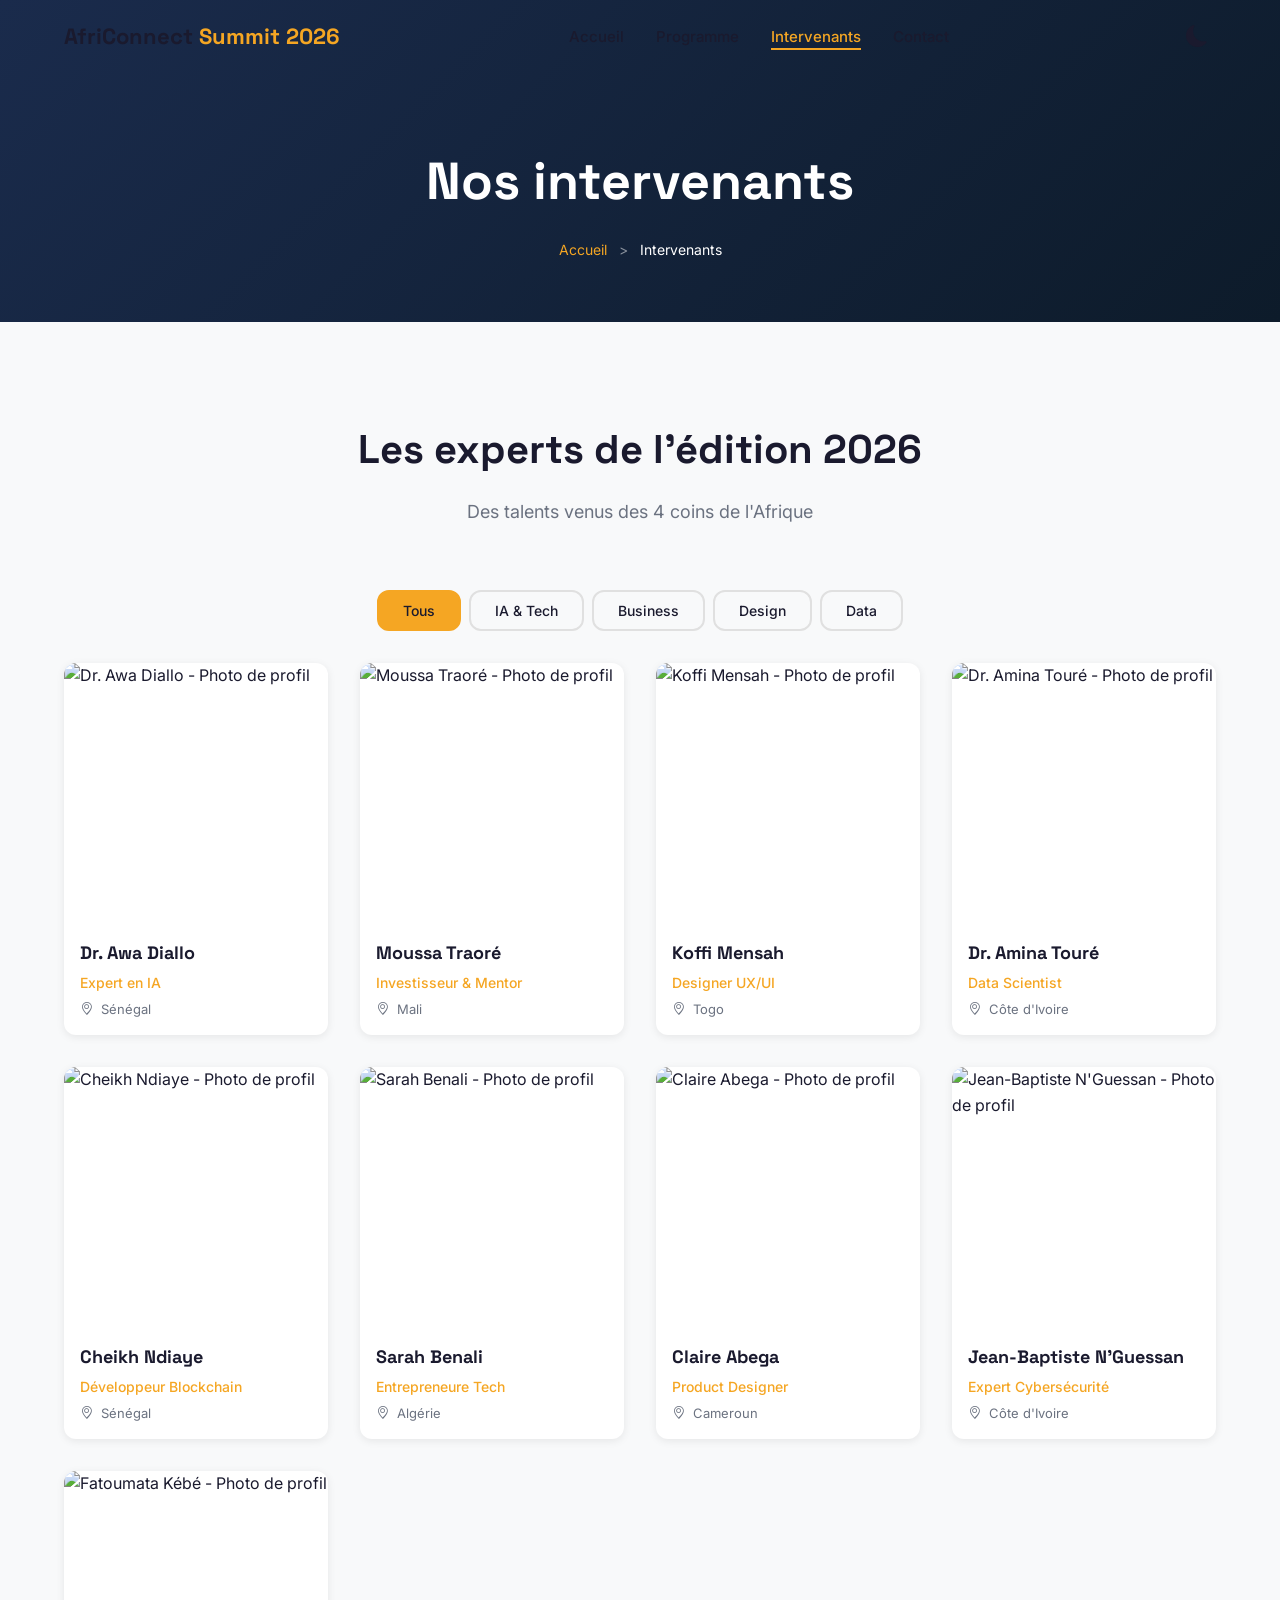
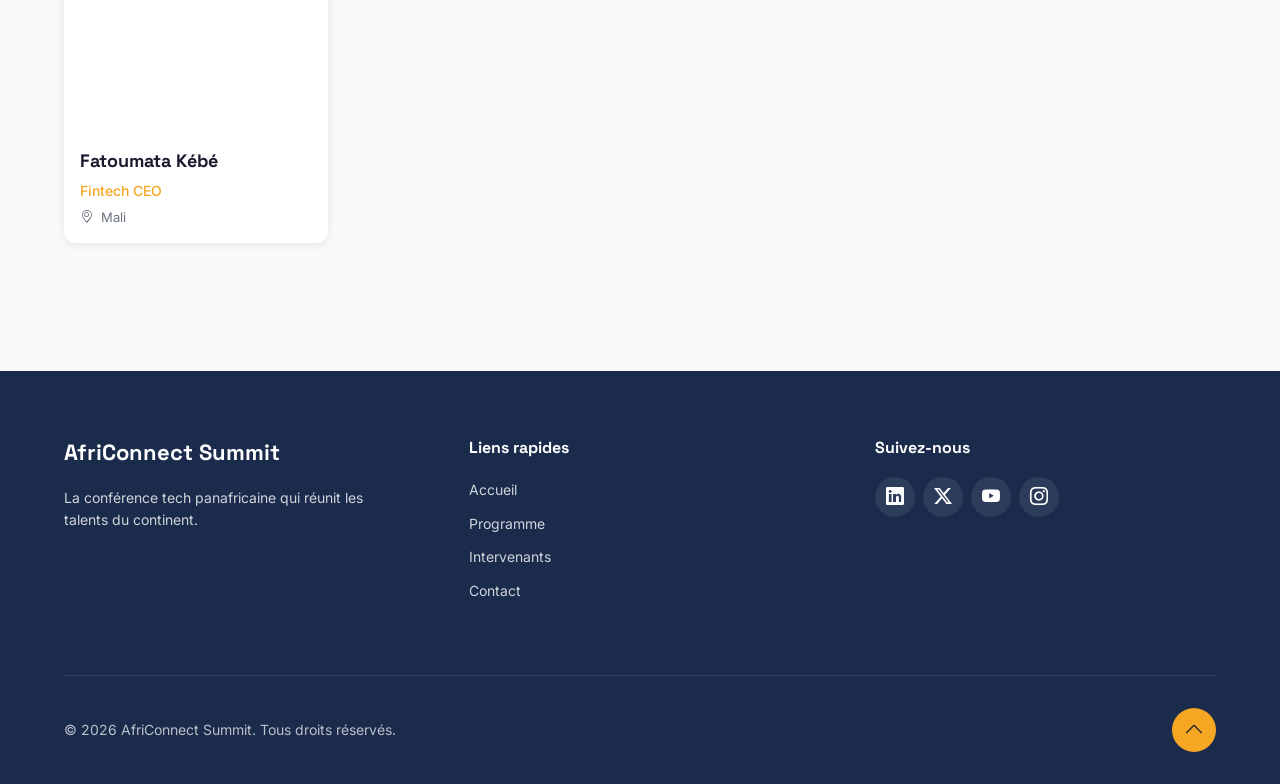
==== intervenants.html @ 834bcb98 "Initialisation du projet" ====
<!DOCTYPE html>
<html lang="fr">
<head>
    <meta charset="UTF-8">
    <meta name="viewport" content="width=device-width, initial-scale=1.0">
    <title>Intervenants - AfriConnect Summit 2026</title>

    <!-- Google Fonts -->
    <link rel="preconnect" href="https://fonts.googleapis.com">
    <link rel="preconnect" href="https://fonts.gstatic.com" crossorigin>
    <link href="https://fonts.googleapis.com/css2?family=Inter:wght@300;400;500;600;700&family=Space+Grotesk:wght@500;600;700&display=swap" rel="stylesheet">

    <!-- Bootstrap Icons -->
    <link rel="stylesheet" href="https://cdn.jsdelivr.net/npm/bootstrap-icons@1.11.3/font/bootstrap-icons.min.css">

    <!-- CSS -->
    <link rel="stylesheet" href="css/style.css">
</head>
<body>

    <!-- ============================================
         NAVBAR
         ============================================ -->
    <header id="navbar">
        <nav>
            <div class="nav-logo">
                <a href="index.html">AfriConnect <span>Summit 2026</span></a>
            </div>

            <ul class="nav-links">
                <li><a href="index.html">Accueil</a></li>
                <li><a href="programme.html">Programme</a></li>
                <li><a href="intervenants.html" class="active">Intervenants</a></li>
                <li><a href="contact.html">Contact</a></li>
            </ul>

            <div class="nav-actions">
                <button id="themeToggle" aria-label="Basculer le thème">
                    <i class="bi bi-moon-fill"></i>
                </button>
                <button id="hamburger" aria-label="Menu" class="hamburger">
                    <i class="bi bi-list"></i>
                </button>
            </div>
        </nav>
    </header>

    <!-- ============================================
         MAIN CONTENT
         ============================================ -->
    <main>

        <!-- HERO INTERNE -->
        <section class="page-hero">
            <div class="container">
                <h1>Nos intervenants</h1>
                <nav class="breadcrumb" aria-label="Fil d'Ariane">
                    <a href="index.html">Accueil</a>
                    <span class="separator">></span>
                    <span>Intervenants</span>
                </nav>
            </div>
        </section>

        <!-- SECTION FILTRAGE & INTERVENANTS -->
        <section id="speakers">
            <div class="container">
                <h2>Les experts de l'édition 2026</h2>
                <p class="section-subtitle">Des talents venus des 4 coins de l'Afrique</p>

                <!-- Filtres -->
                <div class="filters" role="group" aria-label="Filtrage des intervenants">
                    <button class="filter-btn active" data-filter="all">Tous</button>
                    <button class="filter-btn" data-filter="ia-tech">IA & Tech</button>
                    <button class="filter-btn" data-filter="business">Business</button>
                    <button class="filter-btn" data-filter="design">Design</button>
                    <button class="filter-btn" data-filter="data">Data</button>
                </div>

                <!-- Grille des intervenants -->
                <div class="speakers-grid" id="speakersGrid">
                    <!-- Carte 1 -->
                    <div class="speaker-card" data-category="ia-tech">
                        <img src="images/speaker-1.jpg" alt="Dr. Awa Diallo - Photo de profil" loading="lazy">
                        <div class="speaker-info">
                            <h3>Dr. Awa Diallo</h3>
                            <span class="speaker-role">Expert en IA</span>
                            <span class="speaker-country"><i class="bi bi-geo-alt"></i> Sénégal</span>
                        </div>
                    </div>

                    <!-- Carte 2 -->
                    <div class="speaker-card" data-category="business">
                        <img src="images/speaker-2.jpg" alt="Moussa Traoré - Photo de profil" loading="lazy">
                        <div class="speaker-info">
                            <h3>Moussa Traoré</h3>
                            <span class="speaker-role">Investisseur & Mentor</span>
                            <span class="speaker-country"><i class="bi bi-geo-alt"></i> Mali</span>
                        </div>
                    </div>

                    <!-- Carte 3 -->
                    <div class="speaker-card" data-category="design">
                        <img src="images/speaker-3.jpg" alt="Koffi Mensah - Photo de profil" loading="lazy">
                        <div class="speaker-info">
                            <h3>Koffi Mensah</h3>
                            <span class="speaker-role">Designer UX/UI</span>
                            <span class="speaker-country"><i class="bi bi-geo-alt"></i> Togo</span>
                        </div>
                    </div>

                    <!-- Carte 4 -->
                    <div class="speaker-card" data-category="data">
                        <img src="images/speaker-4.jpg" alt="Dr. Amina Touré - Photo de profil" loading="lazy">
                        <div class="speaker-info">
                            <h3>Dr. Amina Touré</h3>
                            <span class="speaker-role">Data Scientist</span>
                            <span class="speaker-country"><i class="bi bi-geo-alt"></i> Côte d'Ivoire</span>
                        </div>
                    </div>

                    <!-- Carte 5 -->
                    <div class="speaker-card" data-category="ia-tech">
                        <img src="images/speaker-5.jpg" alt="Cheikh Ndiaye - Photo de profil" loading="lazy">
                        <div class="speaker-info">
                            <h3>Cheikh Ndiaye</h3>
                            <span class="speaker-role">Développeur Blockchain</span>
                            <span class="speaker-country"><i class="bi bi-geo-alt"></i> Sénégal</span>
                        </div>
                    </div>

                    <!-- Carte 6 -->
                    <div class="speaker-card" data-category="business">
                        <img src="images/speaker-6.jpg" alt="Sarah Benali - Photo de profil" loading="lazy">
                        <div class="speaker-info">
                            <h3>Sarah Benali</h3>
                            <span class="speaker-role">Entrepreneure Tech</span>
                            <span class="speaker-country"><i class="bi bi-geo-alt"></i> Algérie</span>
                        </div>
                    </div>

                    <!-- Carte 7 -->
                    <div class="speaker-card" data-category="design">
                        <img src="images/speaker-7.jpg" alt="Claire Abega - Photo de profil" loading="lazy">
                        <div class="speaker-info">
                            <h3>Claire Abega</h3>
                            <span class="speaker-role">Product Designer</span>
                            <span class="speaker-country"><i class="bi bi-geo-alt"></i> Cameroun</span>
                        </div>
                    </div>

                    <!-- Carte 8 -->
                    <div class="speaker-card" data-category="data">
                        <img src="images/speaker-8.jpg" alt="Jean-Baptiste N'Guessan - Photo de profil" loading="lazy">
                        <div class="speaker-info">
                            <h3>Jean-Baptiste N'Guessan</h3>
                            <span class="speaker-role">Expert Cybersécurité</span>
                            <span class="speaker-country"><i class="bi bi-geo-alt"></i> Côte d'Ivoire</span>
                        </div>
                    </div>

                    <!-- Carte 9 -->
                    <div class="speaker-card" data-category="business">
                        <img src="images/speaker-9.jpg" alt="Fatoumata Kébé - Photo de profil" loading="lazy">
                        <div class="speaker-info">
                            <h3>Fatoumata Kébé</h3>
                            <span class="speaker-role">Fintech CEO</span>
                            <span class="speaker-country"><i class="bi bi-geo-alt"></i> Mali</span>
                        </div>
                    </div>
                </div>
            </div>
        </section>

    </main>

    <!-- ============================================
         FOOTER
         ============================================ -->
    <footer>
        <div class="container">
            <div class="footer-grid">
                <div class="footer-col">
                    <h3>AfriConnect Summit</h3>
                    <p>La conférence tech panafricaine qui réunit les talents du continent.</p>
                </div>
                <div class="footer-col">
                    <h4>Liens rapides</h4>
                    <ul>
                        <li><a href="index.html">Accueil</a></li>
                        <li><a href="programme.html">Programme</a></li>
                        <li><a href="intervenants.html">Intervenants</a></li>
                        <li><a href="contact.html">Contact</a></li>
                    </ul>
                </div>
                <div class="footer-col">
                    <h4>Suivez-nous</h4>
                    <div class="social-links">
                        <a href="#" aria-label="LinkedIn"><i class="bi bi-linkedin"></i></a>
                        <a href="#" aria-label="Twitter"><i class="bi bi-twitter-x"></i></a>
                        <a href="#" aria-label="YouTube"><i class="bi bi-youtube"></i></a>
                        <a href="#" aria-label="Instagram"><i class="bi bi-instagram"></i></a>
                    </div>
                </div>
            </div>
            <div class="footer-bottom">
                <p>&copy; <span id="currentYear">2026</span> AfriConnect Summit. Tous droits réservés.</p>
                <button id="backToTop" aria-label="Retour en haut">
                    <i class="bi bi-chevron-up"></i>
                </button>
            </div>
        </div>
    </footer>

    <!-- JavaScript -->
    <script src="js/main.js"></script>
</body>
</html>
---- css/style.css ----
/* ============================================
   VARIABLES CSS
   ============================================ */
:root {
    /* Couleurs principales */
    --color-primary: #1A2B4C;
    --color-primary-light: #2A4B7C;
    --color-secondary: #F5A623;
    --color-secondary-light: #F7C35C;
    --color-accent: #E74C3C;
    --color-accent-light: #F1948A;
    
    /* Couleurs neutres */
    --color-bg: #FFFFFF;
    --color-text: #1A1A2E;
    --color-surface: #F8F9FA;
    --color-surface-hover: #EEF0F2;
    --color-border: #E0E0E0;
    --color-muted: #6B7280;
    
    /* Typographie */
    --font-heading: 'Space Grotesk', sans-serif;
    --font-body: 'Inter', sans-serif;
    
    /* Espacements */
    --spacing-xs: 4px;
    --spacing-sm: 8px;
    --spacing-md: 16px;
    --spacing-lg: 32px;
    --spacing-xl: 64px;
    --spacing-xxl: 96px;
    
    /* Rayons */
    --radius-sm: 8px;
    --radius-md: 12px;
    --radius-lg: 20px;
    --radius-xl: 28px;
    
    /* Ombres */
    --shadow-sm: 0 2px 8px rgba(0,0,0,0.08);
    --shadow-md: 0 4px 20px rgba(0,0,0,0.12);
    --shadow-lg: 0 8px 40px rgba(0,0,0,0.16);
    --shadow-xl: 0 12px 60px rgba(0,0,0,0.20);
    
    /* Transitions */
    --transition: 0.3s ease;
    --transition-slow: 0.5s ease;
    
    /* Container */
    --container-max: 1200px;
    --container-padding: 24px;
}

/* ============================================
   DARK MODE
   ============================================ */
[data-theme="dark"] {
    --color-primary: #58A6FF;
    --color-primary-light: #79C0FF;
    --color-secondary: #F5A623;
    --color-secondary-light: #F7C35C;
    --color-accent: #FF6B6B;
    --color-accent-light: #FF9999;
    --color-bg: #0D1117;
    --color-text: #E6EDF3;
    --color-surface: #161B22;
    --color-surface-hover: #21262D;
    --color-border: #30363D;
    --color-muted: #8B949E;
    --shadow-sm: 0 2px 8px rgba(0,0,0,0.4);
    --shadow-md: 0 4px 20px rgba(0,0,0,0.5);
    --shadow-lg: 0 8px 40px rgba(0,0,0,0.6);
    --shadow-xl: 0 12px 60px rgba(0,0,0,0.7);
}

/* ============================================
   RESET & STYLES DE BASE
   ============================================ */
* {
    margin: 0;
    padding: 0;
    box-sizing: border-box;
}

html {
    scroll-behavior: smooth;
}

body {
    font-family: var(--font-body);
    background-color: var(--color-bg);
    color: var(--color-text);
    line-height: 1.6;
    transition: background-color var(--transition), color var(--transition);
    overflow-x: hidden;
}

a {
    text-decoration: none;
    color: inherit;
}

img {
    max-width: 100%;
    display: block;
}

ul {
    list-style: none;
}

/* ============================================
   CONTAINER
   ============================================ */
.container {
    max-width: var(--container-max);
    margin: 0 auto;
    padding: 0 var(--container-padding);
}

/* ============================================
   BOUTONS
   ============================================ */
.btn {
    display: inline-block;
    padding: 14px 32px;
    border-radius: var(--radius-md);
    font-family: var(--font-body);
    font-weight: 600;
    font-size: 16px;
    border: none;
    cursor: pointer;
    transition: all var(--transition);
    text-align: center;
    letter-spacing: 0.3px;
}

.btn-primary {
    background: var(--color-secondary);
    color: #1A1A2E;
}

.btn-primary:hover {
    background: var(--color-secondary-light);
    transform: translateY(-2px);
    box-shadow: var(--shadow-md);
}

.btn-secondary {
    background: transparent;
    color: var(--color-text);
    border: 2px solid var(--color-border);
}

.btn-secondary:hover {
    background: var(--color-surface);
    border-color: var(--color-secondary);
    transform: translateY(-2px);
}

.btn-outline {
    background: transparent;
    color: var(--color-secondary);
    border: 2px solid var(--color-secondary);
}

.btn-outline:hover {
    background: var(--color-secondary);
    color: #1A1A2E;
    transform: translateY(-2px);
}

.text-center {
    text-align: center;
}

/* ============================================
   SECTION TITLES
   ============================================ */
section h2 {
    font-family: var(--font-heading);
    font-size: clamp(28px, 4vw, 40px);
    font-weight: 700;
    text-align: center;
    margin-bottom: var(--spacing-md);
}

.section-subtitle {
    text-align: center;
    color: var(--color-muted);
    font-size: 18px;
    max-width: 600px;
    margin: 0 auto var(--spacing-xl);
}

/* ============================================
   ============================================
   NAVBAR
   ============================================ */
   #navbar {
    position: fixed;
    top: 0;
    left: 0;
    right: 0;
    z-index: 1000;
    padding: 16px 0;
    transition: all var(--transition);
    background: transparent;
}

#navbar.scrolled {
    background: var(--color-bg);
    box-shadow: var(--shadow-sm);
    padding: 12px 0;
    backdrop-filter: blur(10px);
    -webkit-backdrop-filter: blur(10px);
}

[data-theme="dark"] #navbar.scrolled {
    background: rgba(13, 17, 23, 0.92);
}

#navbar nav {
    max-width: var(--container-max);
    margin: 0 auto;
    padding: 0 var(--container-padding);
    display: flex;
    align-items: center;
    justify-content: space-between;
}

.nav-logo a {
    font-family: var(--font-heading);
    font-size: 22px;
    font-weight: 700;
    color: var(--color-text);
}

.nav-logo span {
    color: var(--color-secondary);
}

.nav-links {
    display: flex;
    align-items: center;
    gap: 32px;
}

.nav-links a {
    font-size: 15px;
    font-weight: 500;
    color: var(--color-text);
    transition: color var(--transition);
    position: relative;
}

.nav-links a::after {
    content: '';
    position: absolute;
    bottom: -4px;
    left: 0;
    width: 0;
    height: 2px;
    background: var(--color-secondary);
    transition: width var(--transition);
}

.nav-links a:hover::after,
.nav-links a.active::after {
    width: 100%;
}

.nav-links a.active {
    color: var(--color-secondary);
}

.nav-actions {
    display: flex;
    align-items: center;
    gap: 12px;
}

#themeToggle,
.hamburger {
    background: none;
    border: none;
    font-size: 22px;
    color: var(--color-text);
    cursor: pointer;
    padding: 8px;
    border-radius: 50%;
    transition: background var(--transition);
    display: flex;
    align-items: center;
    justify-content: center;
}

#themeToggle:hover,
.hamburger:hover {
    background: var(--color-surface-hover);
}

.hamburger {
    display: none;
    font-size: 28px;
}

/* ============================================
   HERO SECTION
   ============================================ */
#hero {
    min-height: 100vh;
    display: flex;
    align-items: center;
    justify-content: center;
    text-align: center;
    background: linear-gradient(135deg, var(--color-primary) 0%, #0D1B2A 100%);
    color: #fff;
    padding: 100px 20px 60px;
    position: relative;
    overflow: hidden;
}

#hero::before {
    content: '';
    position: absolute;
    top: -50%;
    right: -30%;
    width: 600px;
    height: 600px;
    background: radial-gradient(circle, rgba(245, 166, 35, 0.15) 0%, transparent 70%);
    border-radius: 50%;
    animation: heroGlow 8s ease-in-out infinite alternate;
}

@keyframes heroGlow {
    0% { transform: translate(0, 0) scale(1); }
    100% { transform: translate(-100px, 50px) scale(1.2); }
}

.hero-content {
    position: relative;
    z-index: 1;
    max-width: 800px;
    animation: heroFadeIn 1.2s ease forwards;
}

@keyframes heroFadeIn {
    from {
        opacity: 0;
        transform: translateY(40px);
    }
    to {
        opacity: 1;
        transform: translateY(0);
    }
}

#hero h1 {
    font-family: var(--font-heading);
    font-size: clamp(40px, 7vw, 72px);
    font-weight: 700;
    line-height: 1.1;
    margin-bottom: var(--spacing-md);
}

#hero h1 br {
    display: block;
}

#hero p {
    font-size: clamp(18px, 2vw, 24px);
    opacity: 0.9;
    margin-bottom: var(--spacing-lg);
}

.hero-buttons {
    display: flex;
    gap: var(--spacing-md);
    justify-content: center;
    flex-wrap: wrap;
    margin-bottom: var(--spacing-xl);
}

.hero-buttons .btn-primary {
    background: var(--color-secondary);
    color: #1A1A2E;
}

.hero-buttons .btn-primary:hover {
    background: var(--color-secondary-light);
    transform: translateY(-3px);
    box-shadow: 0 8px 30px rgba(245, 166, 35, 0.3);
}

.hero-buttons .btn-secondary {
    border-color: rgba(255,255,255,0.3);
    color: #fff;
}

.hero-buttons .btn-secondary:hover {
    background: rgba(255,255,255,0.1);
    border-color: #fff;
}

/* ============================================
   COUNTDOWN
   ============================================ */
#countdown {
    display: flex;
    gap: 24px;
    justify-content: center;
    margin-top: var(--spacing-lg);
    flex-wrap: wrap;
}

.countdown-item {
    display: flex;
    flex-direction: column;
    align-items: center;
    background: rgba(255,255,255,0.08);
    backdrop-filter: blur(10px);
    -webkit-backdrop-filter: blur(10px);
    border: 1px solid rgba(255,255,255,0.1);
    border-radius: var(--radius-md);
    padding: 16px 28px;
    min-width: 80px;
    transition: all var(--transition);
}

.countdown-item:hover {
    transform: translateY(-4px);
    background: rgba(255,255,255,0.15);
}

.countdown-item span {
    font-family: var(--font-heading);
    font-size: clamp(32px, 4vw, 48px);
    font-weight: 700;
    color: var(--color-secondary);
    line-height: 1.2;
}

.countdown-item small {
    font-size: 13px;
    text-transform: uppercase;
    letter-spacing: 1px;
    opacity: 0.7;
    margin-top: 4px;
}

/* ============================================
   STATS SECTION
   ============================================ */
#stats {
    padding: var(--spacing-xxl) 0;
    background: var(--color-surface);
    transition: background var(--transition);
}

.stats-grid {
    display: grid;
    grid-template-columns: repeat(4, 1fr);
    gap: var(--spacing-lg);
    margin-top: var(--spacing-lg);
}

.stat-item {
    text-align: center;
    padding: var(--spacing-lg);
}

.stat-number {
    font-family: var(--font-heading);
    font-size: clamp(36px, 4vw, 52px);
    font-weight: 700;
    color: var(--color-secondary);
    display: block;
}

.stat-label {
    font-size: 16px;
    color: var(--color-muted);
    font-weight: 500;
    margin-top: var(--spacing-xs);
}

/* ============================================
   WHY ATTEND SECTION
   ============================================ */
#why-attend {
    padding: var(--spacing-xxl) 0;
}

.why-grid {
    display: flex;
    gap: var(--spacing-lg);
    justify-content: center;
    flex-wrap: wrap;
    margin-top: var(--spacing-lg);
}

.why-item {
    flex: 1;
    min-width: 250px;
    max-width: 350px;
    text-align: center;
    padding: var(--spacing-lg);
    border-radius: var(--radius-md);
    background: var(--color-surface);
    transition: all var(--transition);
    opacity: 0;
    transform: translateY(30px);
}

.why-item.visible {
    opacity: 1;
    transform: translateY(0);
}

.why-item:hover {
    transform: translateY(-8px);
    box-shadow: var(--shadow-md);
}

.why-item i {
    font-size: 48px;
    color: var(--color-secondary);
    margin-bottom: var(--spacing-md);
}

.why-item h3 {
    font-family: var(--font-heading);
    font-size: 20px;
    margin-bottom: var(--spacing-sm);
}

.why-item p {
    color: var(--color-muted);
    font-size: 15px;
}

/* ============================================
   SPEAKERS SECTION
   ============================================ */
#featured-speakers,
#speakers {
    padding: var(--spacing-xxl) 0;
    background: var(--color-surface);
    transition: background var(--transition);
}

.speakers-grid {
    display: grid;
    grid-template-columns: repeat(4, 1fr);
    gap: var(--spacing-lg);
    margin: var(--spacing-lg) 0;
}

.speaker-card {
    background: var(--color-bg);
    border-radius: var(--radius-md);
    overflow: hidden;
    transition: all var(--transition);
    box-shadow: var(--shadow-sm);
    cursor: pointer;
}

.speaker-card:hover {
    transform: translateY(-8px);
    box-shadow: var(--shadow-lg);
}

.speaker-card img {
    width: 100%;
    height: 260px;
    object-fit: cover;
}

.speaker-info {
    padding: var(--spacing-md);
}

.speaker-info h3 {
    font-family: var(--font-heading);
    font-size: 18px;
    margin-bottom: 4px;
}

.speaker-role {
    display: block;
    font-size: 14px;
    color: var(--color-secondary);
    font-weight: 500;
}

.speaker-country {
    display: block;
    font-size: 13px;
    color: var(--color-muted);
    margin-top: 4px;
}

.speaker-country i {
    margin-right: 4px;
}

/* ============================================
   SPONSORS SECTION
   ============================================ */
#sponsors {
    padding: var(--spacing-xxl) 0;
}

.sponsors-list {
    display: flex;
    align-items: center;
    justify-content: center;
    gap: var(--spacing-xl);
    flex-wrap: wrap;
    margin-top: var(--spacing-lg);
}

.sponsor {
    padding: var(--spacing-md) var(--spacing-lg);
    border-radius: var(--radius-md);
    font-weight: 600;
    transition: all var(--transition);
    opacity: 0.7;
}

.sponsor:hover {
    opacity: 1;
    transform: scale(1.05);
}

.sponsor.gold {
    font-size: 28px;
    color: #D4AF37;
    border: 2px solid #D4AF37;
    padding: 20px 40px;
}

.sponsor.silver {
    font-size: 22px;
    color: #A8A9AD;
    border: 2px solid #A8A9AD;
    padding: 16px 32px;
}

.sponsor.bronze {
    font-size: 18px;
    color: #CD7F32;
    border: 2px solid #CD7F32;
    padding: 12px 24px;
}

/* ============================================
   PAGE HERO (internal pages)
   ============================================ */
.page-hero {
    padding: 140px 0 60px;
    background: linear-gradient(135deg, var(--color-primary) 0%, #0D1B2A 100%);
    color: #fff;
    text-align: center;
}

.page-hero h1 {
    font-family: var(--font-heading);
    font-size: clamp(32px, 5vw, 52px);
    font-weight: 700;
}

.breadcrumb {
    margin-top: var(--spacing-md);
    font-size: 14px;
}

.breadcrumb a {
    color: var(--color-secondary);
    transition: color var(--transition);
}

.breadcrumb a:hover {
    color: var(--color-secondary-light);
}

.breadcrumb .separator {
    margin: 0 8px;
    opacity: 0.5;
}

/* ============================================
   PROGRAM / TABS SECTION
   ============================================ */
#program {
    padding: var(--spacing-xxl) 0;
}

.tabs {
    display: flex;
    gap: var(--spacing-sm);
    justify-content: center;
    margin-bottom: var(--spacing-lg);
    flex-wrap: wrap;
}

.tab-btn {
    padding: 12px 28px;
    border: 2px solid var(--color-border);
    background: transparent;
    border-radius: var(--radius-md);
    font-family: var(--font-body);
    font-weight: 600;
    font-size: 16px;
    color: var(--color-text);
    cursor: pointer;
    transition: all var(--transition);
}

.tab-btn:hover {
    border-color: var(--color-secondary);
    color: var(--color-secondary);
}

.tab-btn.active {
    background: var(--color-secondary);
    border-color: var(--color-secondary);
    color: #1A1A2E;
}

.tab-date {
    display: block;
    font-size: 12px;
    font-weight: 400;
    opacity: 0.7;
}

.tab-content {
    display: none;
    animation: fadeInTab 0.4s ease;
}

.tab-content.active {
    display: block;
}

@keyframes fadeInTab {
    from {
        opacity: 0;
        transform: translateY(20px);
    }
    to {
        opacity: 1;
        transform: translateY(0);
    }
}

.tab-content h3 {
    font-family: var(--font-heading);
    font-size: 24px;
    text-align: center;
    margin-bottom: var(--spacing-lg);
}

/* ============================================
   SCHEDULE TABLE
   ============================================ */
.schedule-table {
    width: 100%;
    border-collapse: collapse;
    border-radius: var(--radius-md);
    overflow: hidden;
    box-shadow: var(--shadow-sm);
}

.schedule-table thead {
    background: var(--color-primary);
    color: #fff;
}

[data-theme="dark"] .schedule-table thead {
    background: var(--color-surface-hover);
}

.schedule-table th,
.schedule-table td {
    padding: 14px 20px;
    text-align: left;
    font-size: 14px;
}

.schedule-table tbody tr {
    transition: background var(--transition);
    border-bottom: 1px solid var(--color-border);
}

.schedule-table tbody tr:nth-child(even) {
    background: var(--color-surface);
}

.schedule-table tbody tr:hover {
    background: var(--color-surface-hover);
}

/* ============================================
   THEMATICS SECTION
   ============================================ */
#thematics {
    padding: var(--spacing-xxl) 0;
    background: var(--color-surface);
    transition: background var(--transition);
}

.thematics-grid {
    display: grid;
    grid-template-columns: repeat(2, 1fr);
    gap: var(--spacing-lg);
    margin-top: var(--spacing-lg);
}

.thematic-item {
    padding: var(--spacing-lg);
    text-align: center;
    background: var(--color-bg);
    border-radius: var(--radius-md);
    transition: all var(--transition);
    box-shadow: var(--shadow-sm);
    opacity: 0;
    transform: translateY(30px);
}

.thematic-item.visible {
    opacity: 1;
    transform: translateY(0);
}

.thematic-item:hover {
    transform: translateY(-4px);
    box-shadow: var(--shadow-md);
}

.thematic-item i {
    font-size: 40px;
    color: var(--color-secondary);
    margin-bottom: var(--spacing-md);
}

.thematic-item h3 {
    font-family: var(--font-heading);
    font-size: 20px;
    margin-bottom: var(--spacing-sm);
}

.thematic-item p {
    color: var(--color-muted);
    font-size: 15px;
}

/* ============================================
   FILTERS
   ============================================ */
.filters {
    display: flex;
    gap: var(--spacing-sm);
    justify-content: center;
    margin-bottom: var(--spacing-lg);
    flex-wrap: wrap;
}

.filter-btn {
    padding: 10px 24px;
    border: 2px solid var(--color-border);
    background: transparent;
    border-radius: var(--radius-md);
    font-family: var(--font-body);
    font-weight: 500;
    font-size: 14px;
    color: var(--color-text);
    cursor: pointer;
    transition: all var(--transition);
}

.filter-btn:hover {
    border-color: var(--color-secondary);
    color: var(--color-secondary);
}

.filter-btn.active {
    background: var(--color-secondary);
    border-color: var(--color-secondary);
    color: #1A1A2E;
}

/* ============================================
   CONTACT / FORM SECTION
   ============================================ */
#contact {
    padding: var(--spacing-xxl) 0;
}

.contact-wrapper {
    display: flex;
    gap: var(--spacing-xl);
    align-items: flex-start;
}

.contact-form-col {
    flex: 1.5;
}

.contact-info-col {
    flex: 1;
}

/* ============================================
   FORM
   ============================================ */
#registrationForm {
    margin-top: var(--spacing-lg);
}

.form-group {
    margin-bottom: var(--spacing-md);
    position: relative;
}

.form-group label {
    display: block;
    font-weight: 500;
    font-size: 14px;
    margin-bottom: 4px;
}

.form-group input,
.form-group select,
.form-group textarea {
    width: 100%;
    padding: 12px 16px;
    border: 2px solid var(--color-border);
    border-radius: var(--radius-sm);
    font-family: var(--font-body);
    font-size: 15px;
    background: var(--color-bg);
    color: var(--color-text);
    transition: border-color var(--transition);
}

.form-group input:focus,
.form-group select:focus,
.form-group textarea:focus {
    outline: none;
    border-color: var(--color-secondary);
}

.form-group textarea {
    resize: vertical;
    min-height: 100px;
}

.form-group .error-message {
    display: block;
    font-size: 13px;
    color: var(--color-accent);
    margin-top: 4px;
    min-height: 20px;
}

.form-group.error input,
.form-group.error select,
.form-group.error textarea {
    border-color: var(--color-accent);
}

.form-group.success input,
.form-group.success select,
.form-group.success textarea {
    border-color: #2ECC71;
}

.form-success {
    text-align: center;
    padding: var(--spacing-lg);
    background: #2ECC71;
    color: #fff;
    border-radius: var(--radius-md);
    margin-top: var(--spacing-lg);
    animation: successPulse 0.6s ease;
}

.form-success i {
    font-size: 48px;
    display: block;
    margin-bottom: var(--spacing-sm);
}

@keyframes successPulse {
    0% { transform: scale(0.8); opacity: 0; }
    50% { transform: scale(1.05); }
    100% { transform: scale(1); opacity: 1; }
}

/* ============================================
   CONTACT INFO
   ============================================ */
.info-card {
    background: var(--color-surface);
    border-radius: var(--radius-md);
    padding: var(--spacing-lg);
    margin-bottom: var(--spacing-lg);
    box-shadow: var(--shadow-sm);
}

.info-card h3 {
    font-family: var(--font-heading);
    font-size: 20px;
    margin-bottom: var(--spacing-md);
}

.info-item {
    display: flex;
    gap: var(--spacing-md);
    padding: var(--spacing-sm) 0;
    border-bottom: 1px solid var(--color-border);
}

.info-item:last-child {
    border-bottom: none;
}

.info-item i {
    font-size: 24px;
    color: var(--color-secondary);
    min-width: 32px;
}

.info-item strong {
    display: block;
    font-size: 14px;
}

.info-item p {
    font-size: 14px;
    color: var(--color-muted);
}

/* ============================================
   MAP
   ============================================ */
.map-container {
    border-radius: var(--radius-md);
    overflow: hidden;
    box-shadow: var(--shadow-sm);
}

.map-container h3 {
    font-family: var(--font-heading);
    font-size: 20px;
    margin-bottom: var(--spacing-md);
}

.map-container iframe {
    width: 100%;
    height: 300px;
    border: none;
    border-radius: var(--radius-sm);
}

/* ============================================
   FAQ / ACCORDÉON CSS PUR
   ============================================ */
#faq {
    padding: var(--spacing-xxl) 0;
    background: var(--color-surface);
    transition: background var(--transition);
}

.faq-accordion {
    max-width: 800px;
    margin: 0 auto;
}

.faq-item {
    background: var(--color-bg);
    border-radius: var(--radius-sm);
    margin-bottom: var(--spacing-md);
    box-shadow: var(--shadow-sm);
    transition: all var(--transition);
    overflow: hidden;
}

.faq-item:hover {
    box-shadow: var(--shadow-md);
}

.faq-item summary {
    padding: 18px 24px;
    font-weight: 600;
    font-size: 16px;
    cursor: pointer;
    list-style: none;
    display: flex;
    align-items: center;
    justify-content: space-between;
    transition: background var(--transition);
}

.faq-item summary::-webkit-details-marker {
    display: none;
}

.faq-item summary::after {
    content: '+';
    font-size: 24px;
    font-weight: 300;
    color: var(--color-secondary);
    transition: transform var(--transition);
}

.faq-item[open] summary::after {
    transform: rotate(45deg);
}

.faq-item[open] summary {
    background: var(--color-surface);
}

.faq-item summary:hover {
    background: var(--color-surface);
}

.faq-item p {
    padding: 0 24px 24px;
    color: var(--color-muted);
    font-size: 15px;
    animation: faqSlide 0.3s ease;
}

@keyframes faqSlide {
    from {
        opacity: 0;
        transform: translateY(-10px);
    }
    to {
        opacity: 1;
        transform: translateY(0);
    }
}

/* ============================================
   FOOTER
   ============================================ */
footer {
    background: var(--color-primary);
    color: #fff;
    padding: var(--spacing-xl) 0 var(--spacing-lg);
}

[data-theme="dark"] footer {
    background: #0D1117;
    border-top: 1px solid var(--color-border);
}

.footer-grid {
    display: flex;
    gap: var(--spacing-xl);
    justify-content: space-between;
    flex-wrap: wrap;
}

.footer-col {
    flex: 1;
    min-width: 200px;
}

.footer-col h3,
.footer-col h4 {
    font-family: var(--font-heading);
    margin-bottom: var(--spacing-md);
}

.footer-col h3 {
    font-size: 22px;
}

.footer-col p {
    opacity: 0.8;
    font-size: 14px;
    max-width: 300px;
}

.footer-col ul li {
    margin-bottom: var(--spacing-sm);
}

.footer-col ul li a {
    font-size: 14px;
    opacity: 0.8;
    transition: opacity var(--transition);
}

.footer-col ul li a:hover {
    opacity: 1;
    color: var(--color-secondary);
}

.social-links {
    display: flex;
    gap: var(--spacing-sm);
}

.social-links a {
    display: flex;
    align-items: center;
    justify-content: center;
    width: 40px;
    height: 40px;
    border-radius: 50%;
    background: rgba(255,255,255,0.08);
    font-size: 18px;
    transition: all var(--transition);
}

.social-links a:hover {
    background: var(--color-secondary);
    color: #1A1A2E;
    transform: translateY(-3px);
}

.footer-bottom {
    margin-top: var(--spacing-xl);
    padding-top: var(--spacing-lg);
    border-top: 1px solid rgba(255,255,255,0.1);
    display: flex;
    justify-content: space-between;
    align-items: center;
    flex-wrap: wrap;
    gap: var(--spacing-md);
}

.footer-bottom p {
    font-size: 14px;
    opacity: 0.7;
}

#backToTop {
    background: var(--color-secondary);
    border: none;
    color: #1A1A2E;
    width: 44px;
    height: 44px;
    border-radius: 50%;
    font-size: 20px;
    cursor: pointer;
    transition: all var(--transition);
    opacity: 0;
    visibility: hidden;
    transform: translateY(20px);
}

#backToTop.visible {
    opacity: 1;
    visibility: visible;
    transform: translateY(0);
}

#backToTop:hover {
    background: var(--color-secondary-light);
    transform: translateY(-3px);
    box-shadow: var(--shadow-md);
}

/* ============================================
   RESPONSIVE - MOBILE (375px)
   ============================================ */
@media (max-width: 480px) {
    :root {
        --container-padding: 16px;
    }

    /* Navbar Mobile */
    .hamburger {
        display: flex;
    }

    .nav-links {
        display: none;
        flex-direction: column;
        position: absolute;
        top: 100%;
        left: 0;
        right: 0;
        background: var(--color-bg);
        padding: var(--spacing-lg);
        gap: var(--spacing-md);
        box-shadow: var(--shadow-lg);
        border-top: 1px solid var(--color-border);
    }

    [data-theme="dark"] .nav-links {
        background: var(--color-surface);
    }

    .nav-links.open {
        display: flex;
    }

    .nav-links a {
        font-size: 18px;
        padding: 8px 0;
    }

    /* Grids */
    .stats-grid {
        grid-template-columns: repeat(2, 1fr);
        gap: var(--spacing-md);
    }

    .speakers-grid {
        grid-template-columns: 1fr;
    }

    .thematics-grid {
        grid-template-columns: 1fr;
    }

    .contact-wrapper {
        flex-direction: column;
    }

    .footer-grid {
        flex-direction: column;
        gap: var(--spacing-lg);
    }

    /* Countdown */
    #countdown {
        gap: 12px;
    }

    .countdown-item {
        padding: 12px 16px;
        min-width: 60px;
    }

    .countdown-item span {
        font-size: 28px;
    }

    /* Buttons */
    .btn {
        padding: 12px 24px;
        font-size: 14px;
    }

    .hero-buttons {
        flex-direction: column;
        align-items: center;
    }

    .hero-buttons .btn {
        width: 100%;
        max-width: 280px;
    }

    /* Tables */
    .schedule-table {
        font-size: 12px;
        display: block;
        overflow-x: auto;
        white-space: nowrap;
    }

    .schedule-table th,
    .schedule-table td {
        padding: 10px 14px;
        font-size: 12px;
    }

    /* Sponsors */
    .sponsor.gold {
        font-size: 20px;
        padding: 16px 28px;
    }
    .sponsor.silver {
        font-size: 16px;
        padding: 12px 20px;
    }
    .sponsor.bronze {
        font-size: 14px;
        padding: 10px 16px;
    }

    /* FAQ */
    .faq-item summary {
        font-size: 14px;
        padding: 14px 18px;
    }
    .faq-item p {
        font-size: 14px;
        padding: 0 18px 18px;
    }

    /* Footer */
    .footer-bottom {
        flex-direction: column;
        text-align: center;
    }
}

/* ============================================
   RESPONSIVE - TABLETTE (768px)
   ============================================ */
@media (min-width: 481px) and (max-width: 768px) {
    /* Navbar */
    .hamburger {
        display: flex;
    }

    .nav-links {
        display: none;
        flex-direction: column;
        position: absolute;
        top: 100%;
        left: 0;
        right: 0;
        background: var(--color-bg);
        padding: var(--spacing-lg);
        gap: var(--spacing-md);
        box-shadow: var(--shadow-lg);
        border-top: 1px solid var(--color-border);
    }

    [data-theme="dark"] .nav-links {
        background: var(--color-surface);
    }

    .nav-links.open {
        display: flex;
    }

    .nav-links a {
        font-size: 18px;
        padding: 8px 0;
    }

    /* Grids */
    .stats-grid {
        grid-template-columns: repeat(2, 1fr);
    }

    .speakers-grid {
        grid-template-columns: repeat(2, 1fr);
    }

    .thematics-grid {
        grid-template-columns: 1fr 1fr;
    }

    .contact-wrapper {
        flex-direction: column;
    }

    /* Countdown */
    #countdown {
        gap: 16px;
    }

    .countdown-item {
        padding: 14px 20px;
        min-width: 72px;
    }

    /* Tables */
    .schedule-table {
        display: block;
        overflow-x: auto;
        white-space: nowrap;
    }

    /* Footer */
    .footer-grid {
        grid-template-columns: 1fr 1fr;
        gap: var(--spacing-lg);
    }
}

/* ============================================
   RESPONSIVE - DESKTOP (1200px+)
   ============================================ */
@media (min-width: 1200px) {
    .speakers-grid {
        grid-template-columns: repeat(4, 1fr);
    }

    .thematics-grid {
        grid-template-columns: repeat(2, 1fr);
    }
}

/* ============================================
   ANIMATIONS UTILS
   ============================================ */
.fade-in {
    opacity: 0;
    transform: translateY(30px);
    transition: opacity 0.6s ease, transform 0.6s ease;
}

.fade-in.visible {
    opacity: 1;
    transform: translateY(0);
}

.slide-in-left {
    opacity: 0;
    transform: translateX(-40px);
    transition: opacity 0.6s ease, transform 0.6s ease;
}

.slide-in-left.visible {
    opacity: 1;
    transform: translateX(0);
}

.slide-in-right {
    opacity: 0;
    transform: translateX(40px);
    transition: opacity 0.6s ease, transform 0.6s ease;
}

.slide-in-right.visible {
    opacity: 1;
    transform: translateX(0);
}

.zoom-in {
    opacity: 0;
    transform: scale(0.8);
    transition: opacity 0.6s ease, transform 0.6s ease;
}

.zoom-in.visible {
    opacity: 1;
    transform: scale(1);
}

/* Staggered delays */
.delay-1 { transition-delay: 0.1s; }
.delay-2 { transition-delay: 0.2s; }
.delay-3 { transition-delay: 0.3s; }
.delay-4 { transition-delay: 0.4s; }
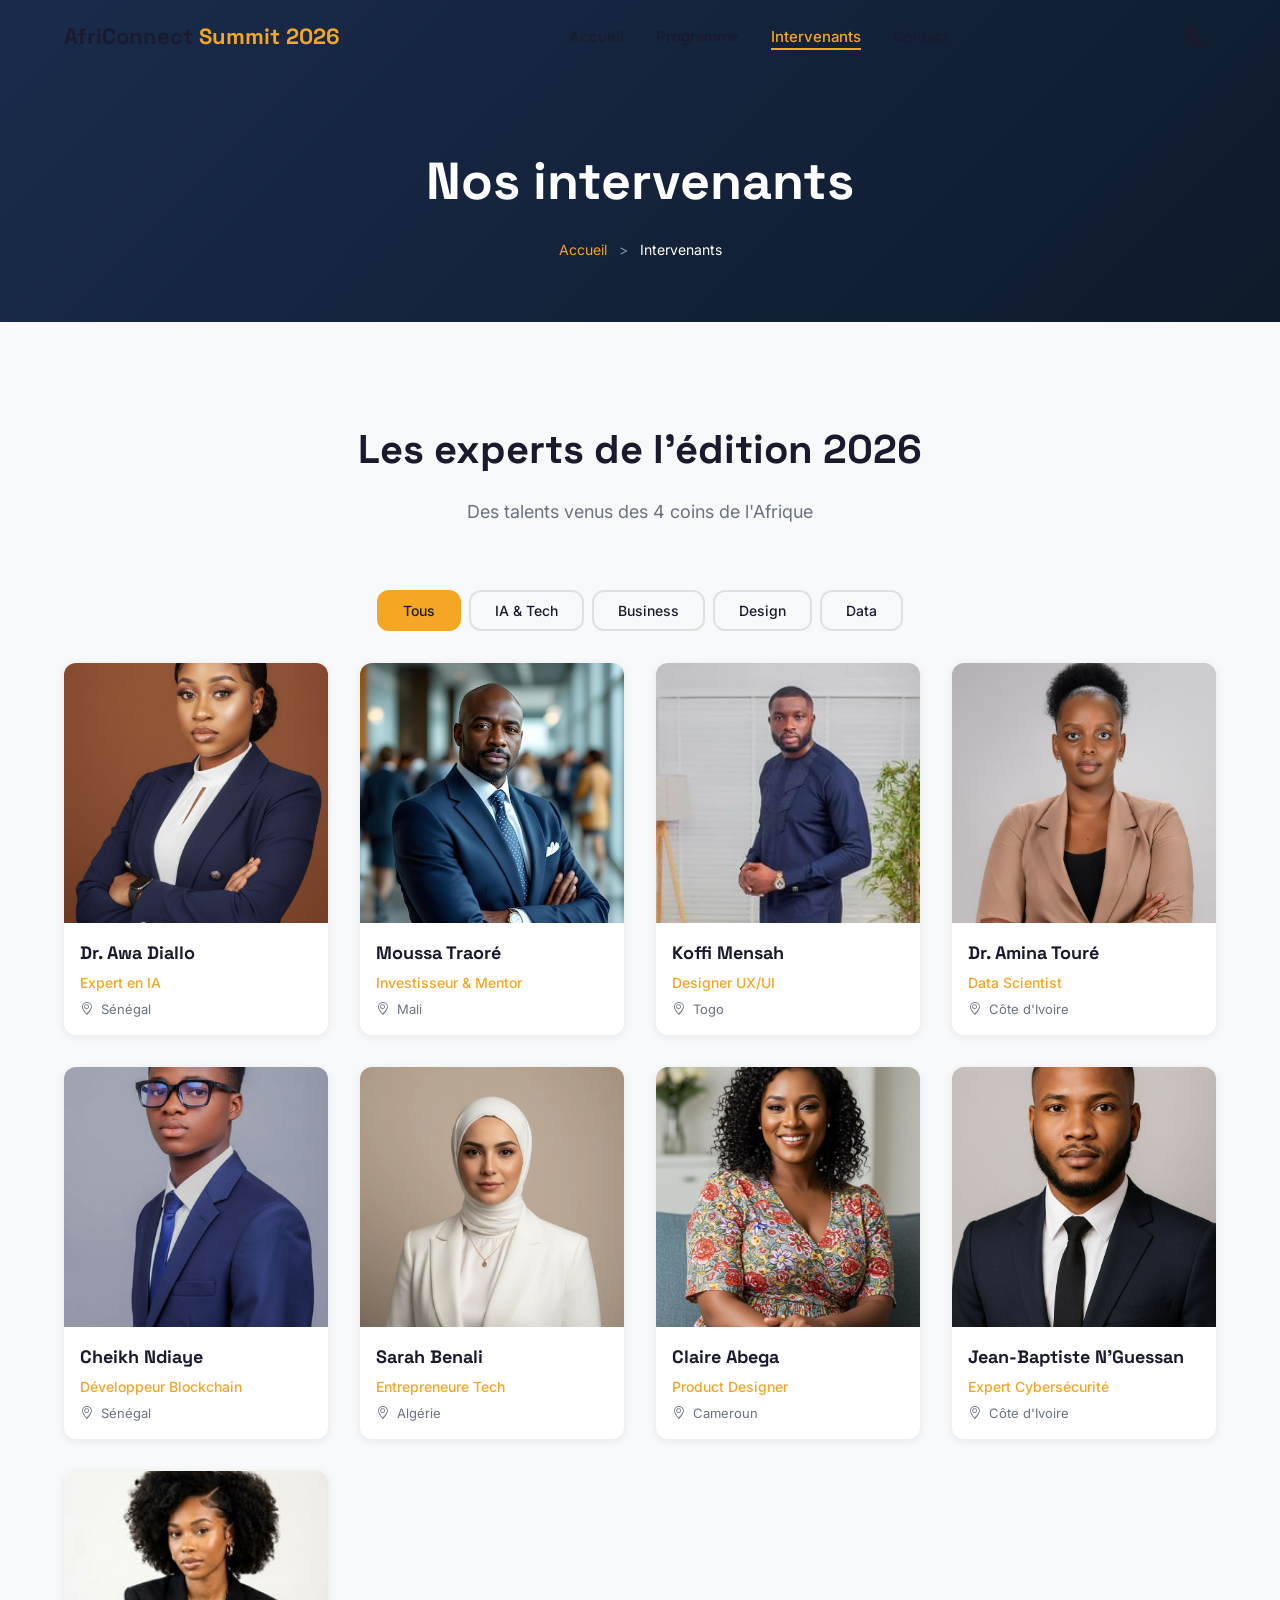
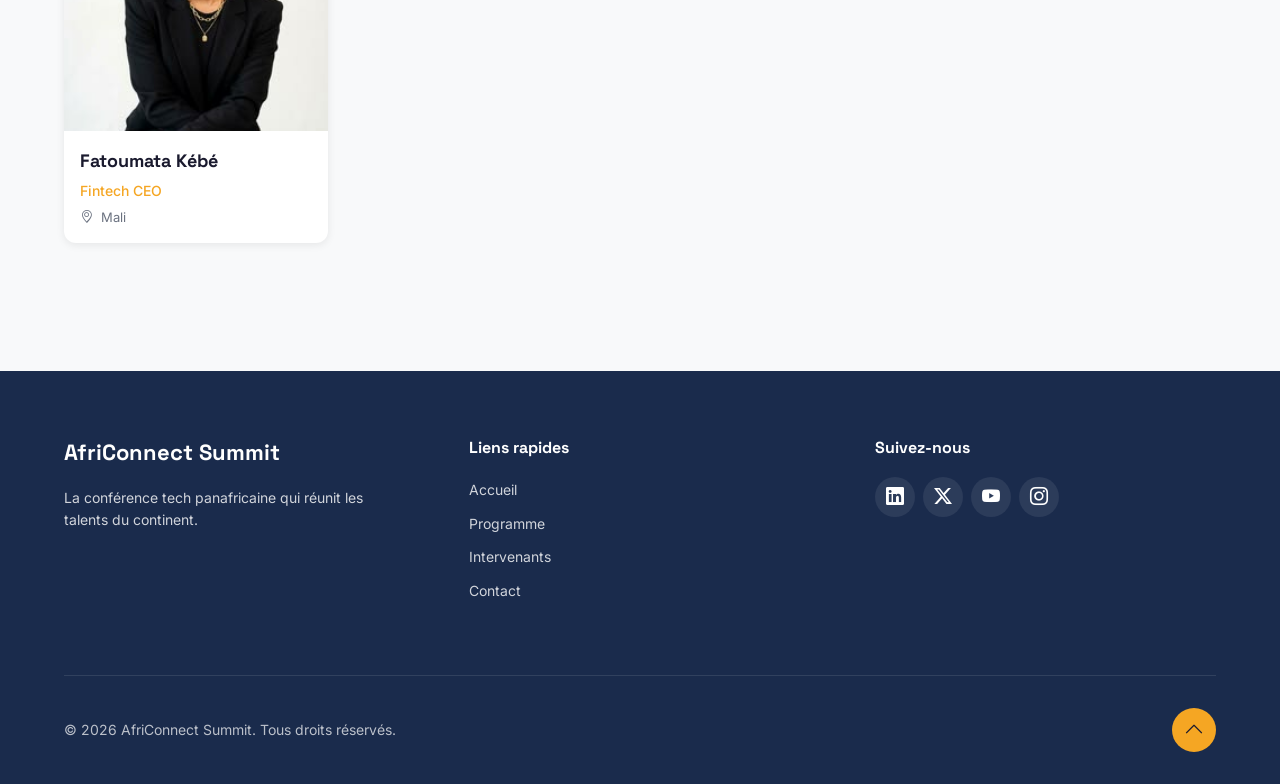
==== commit 90d5de0d: "Initialisation du projet : structure et README" ====
--- a/intervenants.html
+++ b/intervenants.html
@@ -81,7 +81,7 @@
                 <div class="speakers-grid" id="speakersGrid">
                     <!-- Carte 1 -->
                     <div class="speaker-card" data-category="ia-tech">
-                        <img src="images/speaker-1.jpg" alt="Dr. Awa Diallo - Photo de profil" loading="lazy">
+                        <img src="images/photo-1.jpg" alt="Dr. Awa Diallo - Photo de profil" loading="lazy">
                         <div class="speaker-info">
                             <h3>Dr. Awa Diallo</h3>
                             <span class="speaker-role">Expert en IA</span>
@@ -91,7 +91,7 @@
 
                     <!-- Carte 2 -->
                     <div class="speaker-card" data-category="business">
-                        <img src="images/speaker-2.jpg" alt="Moussa Traoré - Photo de profil" loading="lazy">
+                        <img src="images/photo-5.jpg" alt="Moussa Traoré - Photo de profil" loading="lazy">
                         <div class="speaker-info">
                             <h3>Moussa Traoré</h3>
                             <span class="speaker-role">Investisseur & Mentor</span>
@@ -101,7 +101,7 @@
 
                     <!-- Carte 3 -->
                     <div class="speaker-card" data-category="design">
-                        <img src="images/speaker-3.jpg" alt="Koffi Mensah - Photo de profil" loading="lazy">
+                        <img src="images/photo-3.jpg" alt="Koffi Mensah - Photo de profil" loading="lazy">
                         <div class="speaker-info">
                             <h3>Koffi Mensah</h3>
                             <span class="speaker-role">Designer UX/UI</span>
@@ -111,7 +111,7 @@
 
                     <!-- Carte 4 -->
                     <div class="speaker-card" data-category="data">
-                        <img src="images/speaker-4.jpg" alt="Dr. Amina Touré - Photo de profil" loading="lazy">
+                        <img src="images/photo-6.jpg" alt="Dr. Amina Touré - Photo de profil" loading="lazy">
                         <div class="speaker-info">
                             <h3>Dr. Amina Touré</h3>
                             <span class="speaker-role">Data Scientist</span>
@@ -121,7 +121,7 @@
 
                     <!-- Carte 5 -->
                     <div class="speaker-card" data-category="ia-tech">
-                        <img src="images/speaker-5.jpg" alt="Cheikh Ndiaye - Photo de profil" loading="lazy">
+                        <img src="images/photo-7.jpg" alt="Cheikh Ndiaye - Photo de profil" loading="lazy">
                         <div class="speaker-info">
                             <h3>Cheikh Ndiaye</h3>
                             <span class="speaker-role">Développeur Blockchain</span>
@@ -131,7 +131,7 @@
 
                     <!-- Carte 6 -->
                     <div class="speaker-card" data-category="business">
-                        <img src="images/speaker-6.jpg" alt="Sarah Benali - Photo de profil" loading="lazy">
+                        <img src="images/photo-4.jpg" alt="Sarah Benali - Photo de profil" loading="lazy">
                         <div class="speaker-info">
                             <h3>Sarah Benali</h3>
                             <span class="speaker-role">Entrepreneure Tech</span>
@@ -141,7 +141,7 @@
 
                     <!-- Carte 7 -->
                     <div class="speaker-card" data-category="design">
-                        <img src="images/speaker-7.jpg" alt="Claire Abega - Photo de profil" loading="lazy">
+                        <img src="images/photo-8.jpg" alt="Claire Abega - Photo de profil" loading="lazy">
                         <div class="speaker-info">
                             <h3>Claire Abega</h3>
                             <span class="speaker-role">Product Designer</span>
@@ -151,7 +151,7 @@
 
                     <!-- Carte 8 -->
                     <div class="speaker-card" data-category="data">
-                        <img src="images/speaker-8.jpg" alt="Jean-Baptiste N'Guessan - Photo de profil" loading="lazy">
+                        <img src="images/photo-9.jpg" alt="Jean-Baptiste N'Guessan - Photo de profil" loading="lazy">
                         <div class="speaker-info">
                             <h3>Jean-Baptiste N'Guessan</h3>
                             <span class="speaker-role">Expert Cybersécurité</span>
@@ -161,7 +161,7 @@
 
                     <!-- Carte 9 -->
                     <div class="speaker-card" data-category="business">
-                        <img src="images/speaker-9.jpg" alt="Fatoumata Kébé - Photo de profil" loading="lazy">
+                        <img src="images/photo-2.jpg" alt="Fatoumata Kébé - Photo de profil" loading="lazy">
                         <div class="speaker-info">
                             <h3>Fatoumata Kébé</h3>
                             <span class="speaker-role">Fintech CEO</span>
--- a/css/style.css
+++ b/css/style.css
@@ -194,10 +194,9 @@
 }
 
 /* ============================================
-   ============================================
    NAVBAR
    ============================================ */
-   #navbar {
+#navbar {
     position: fixed;
     top: 0;
     left: 0;
@@ -622,37 +621,126 @@
 }
 
 .sponsor {
-    padding: var(--spacing-md) var(--spacing-lg);
+    text-align: center;
     border-radius: var(--radius-md);
     font-weight: 600;
     transition: all var(--transition);
-    opacity: 0.7;
+    border: 2px solid var(--color-border);
+    background: var(--color-bg);
+    box-shadow: var(--shadow-sm);
+    cursor: default;
+    display: flex;
+    flex-direction: column;
+    align-items: center;
+    justify-content: center;
 }
 
 .sponsor:hover {
-    opacity: 1;
-    transform: scale(1.05);
-}
-
+    transform: translateY(-8px);
+    box-shadow: var(--shadow-lg);
+}
+
+/* Sponsor Or - le plus grand */
 .sponsor.gold {
+    font-size: 24px;
+    padding: 24px 48px;
+    border-color: #D4AF37;
+    color: #D4AF37;
+    flex: 1.2;
+    background: linear-gradient(135deg, rgba(212, 175, 55, 0.05), rgba(212, 175, 55, 0.01));
+}
+
+.sponsor.gold i {
+    font-size: 48px;
+    display: block;
+    margin-bottom: var(--spacing-sm);
+}
+
+.sponsor.gold span {
+    display: block;
+    font-weight: 700;
+}
+
+.sponsor.gold small {
+    display: block;
+    font-size: 14px;
+    font-weight: 500;
+    opacity: 0.8;
+    margin-top: var(--spacing-xs);
+}
+
+/* Sponsor Argent - taille moyenne */
+.sponsor.silver {
+    font-size: 18px;
+    padding: 18px 32px;
+    border-color: #A8A9AD;
+    color: #A8A9AD;
+    flex: 1;
+    background: linear-gradient(135deg, rgba(168, 169, 173, 0.05), rgba(168, 169, 173, 0.01));
+}
+
+.sponsor.silver i {
+    font-size: 36px;
+    display: block;
+    margin-bottom: var(--spacing-sm);
+}
+
+.sponsor.silver span {
+    display: block;
+    font-weight: 600;
+}
+
+.sponsor.silver small {
+    display: block;
+    font-size: 12px;
+    font-weight: 500;
+    opacity: 0.8;
+    margin-top: var(--spacing-xs);
+}
+
+/* Sponsor Bronze - le plus petit */
+.sponsor.bronze {
+    font-size: 14px;
+    padding: 14px 24px;
+    border-color: #CD7F32;
+    color: #CD7F32;
+    flex: 0.8;
+    background: linear-gradient(135deg, rgba(205, 127, 50, 0.05), rgba(205, 127, 50, 0.01));
+}
+
+.sponsor.bronze i {
     font-size: 28px;
-    color: #D4AF37;
-    border: 2px solid #D4AF37;
-    padding: 20px 40px;
-}
-
-.sponsor.silver {
-    font-size: 22px;
-    color: #A8A9AD;
-    border: 2px solid #A8A9AD;
-    padding: 16px 32px;
-}
-
-.sponsor.bronze {
-    font-size: 18px;
-    color: #CD7F32;
-    border: 2px solid #CD7F32;
-    padding: 12px 24px;
+    display: block;
+    margin-bottom: var(--spacing-sm);
+}
+
+.sponsor.bronze span {
+    display: block;
+    font-weight: 600;
+}
+
+.sponsor.bronze small {
+    display: block;
+    font-size: 11px;
+    font-weight: 500;
+    opacity: 0.8;
+    margin-top: var(--spacing-xs);
+}
+
+/* Dark mode pour les sponsors */
+[data-theme="dark"] .sponsor.gold {
+    border-color: #F5C842;
+    color: #F5C842;
+}
+
+[data-theme="dark"] .sponsor.silver {
+    border-color: #C0C0C0;
+    color: #C0C0C0;
+}
+
+[data-theme="dark"] .sponsor.bronze {
+    border-color: #E08B4A;
+    color: #E08B4A;
 }
 
 /* ============================================
@@ -1378,17 +1466,44 @@
     }
 
     /* Sponsors */
+    .sponsors-list {
+        flex-direction: column;
+        align-items: center;
+        gap: var(--spacing-md);
+    }
+
     .sponsor.gold {
         font-size: 20px;
-        padding: 16px 28px;
-    }
+        padding: 20px 32px;
+        flex: unset;
+        width: 100%;
+        max-width: 280px;
+    }
+
     .sponsor.silver {
         font-size: 16px;
-        padding: 12px 20px;
-    }
+        padding: 16px 28px;
+        flex: unset;
+        width: 100%;
+        max-width: 260px;
+    }
+
     .sponsor.bronze {
         font-size: 14px;
-        padding: 10px 16px;
+        padding: 14px 24px;
+        flex: unset;
+        width: 100%;
+        max-width: 240px;
+    }
+
+    .sponsor.gold i {
+        font-size: 36px;
+    }
+    .sponsor.silver i {
+        font-size: 28px;
+    }
+    .sponsor.bronze i {
+        font-size: 22px;
     }
 
     /* FAQ */
@@ -1483,6 +1598,23 @@
         grid-template-columns: 1fr 1fr;
         gap: var(--spacing-lg);
     }
+
+    /* Sponsors */
+    .sponsors-list {
+        gap: var(--spacing-lg);
+    }
+
+    .sponsor.gold {
+        padding: 20px 36px;
+    }
+
+    .sponsor.silver {
+        padding: 16px 28px;
+    }
+
+    .sponsor.bronze {
+        padding: 14px 22px;
+    }
 }
 
 /* ============================================
